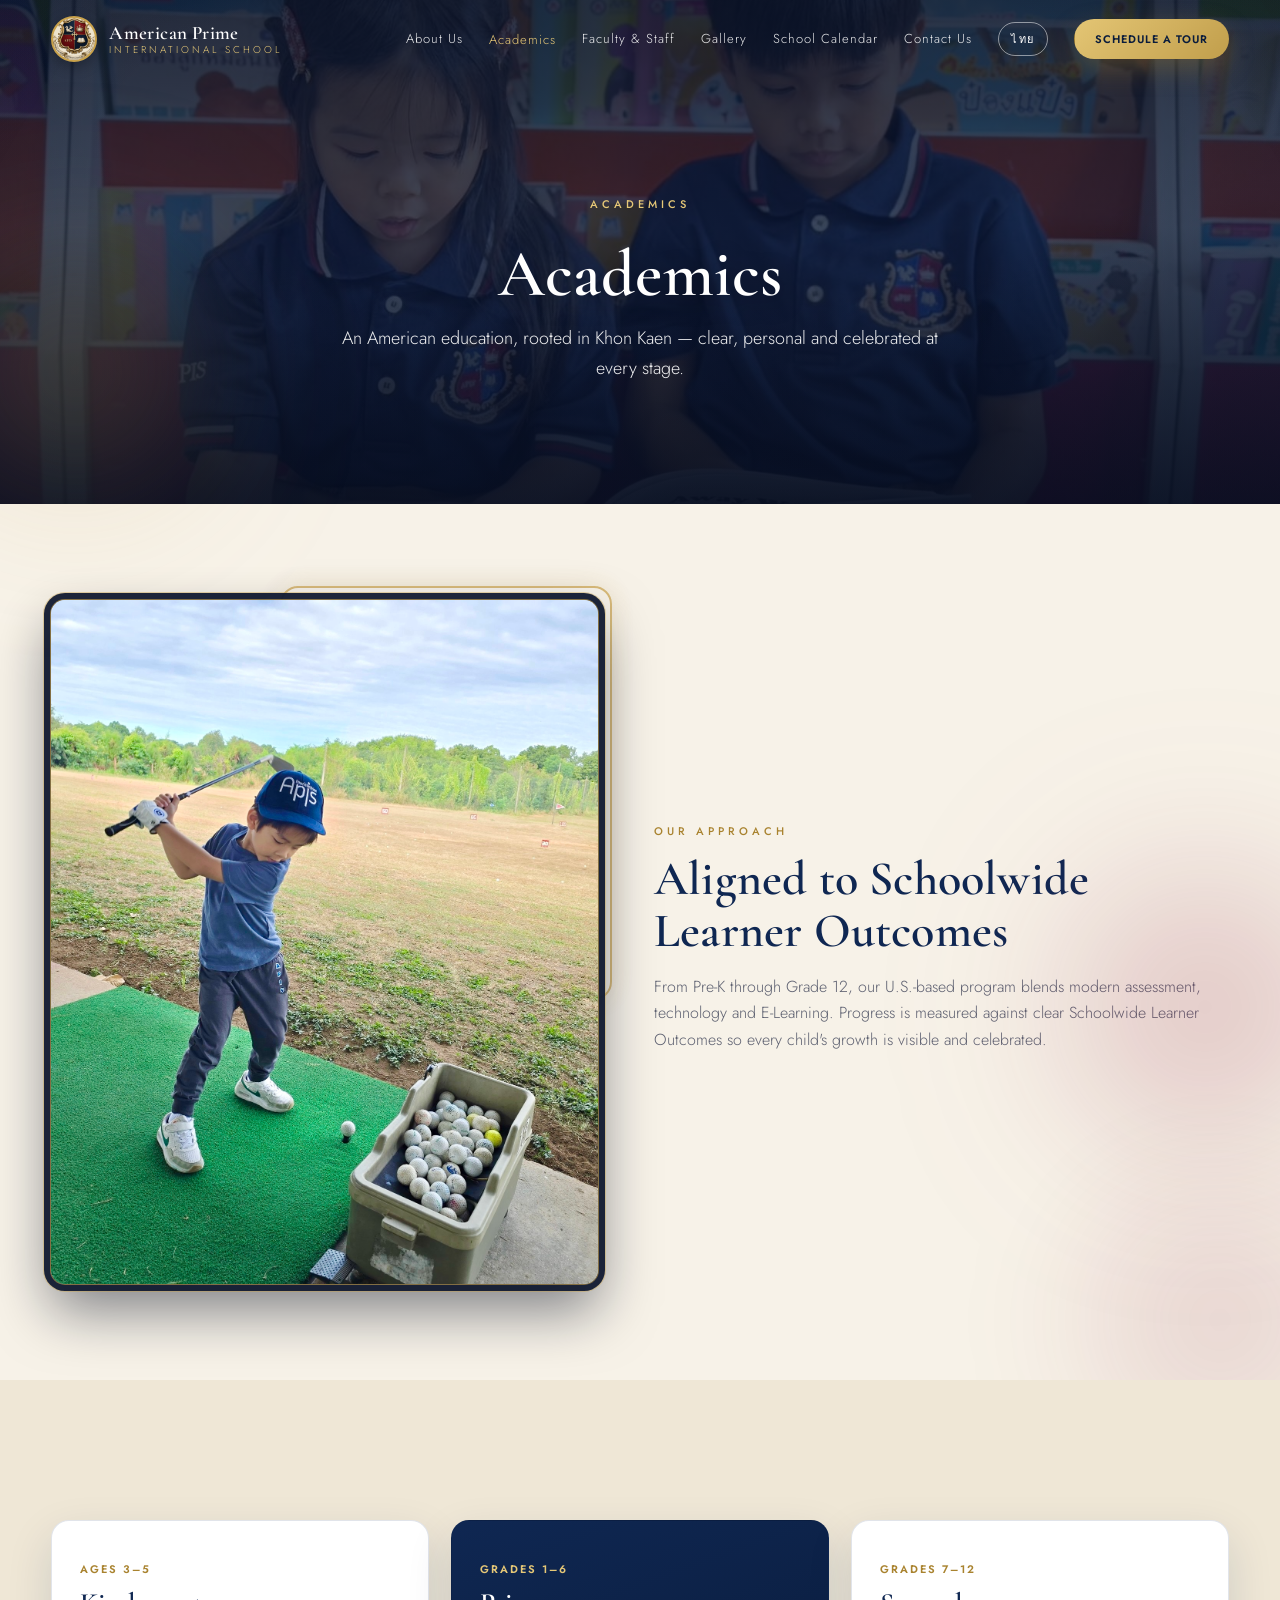
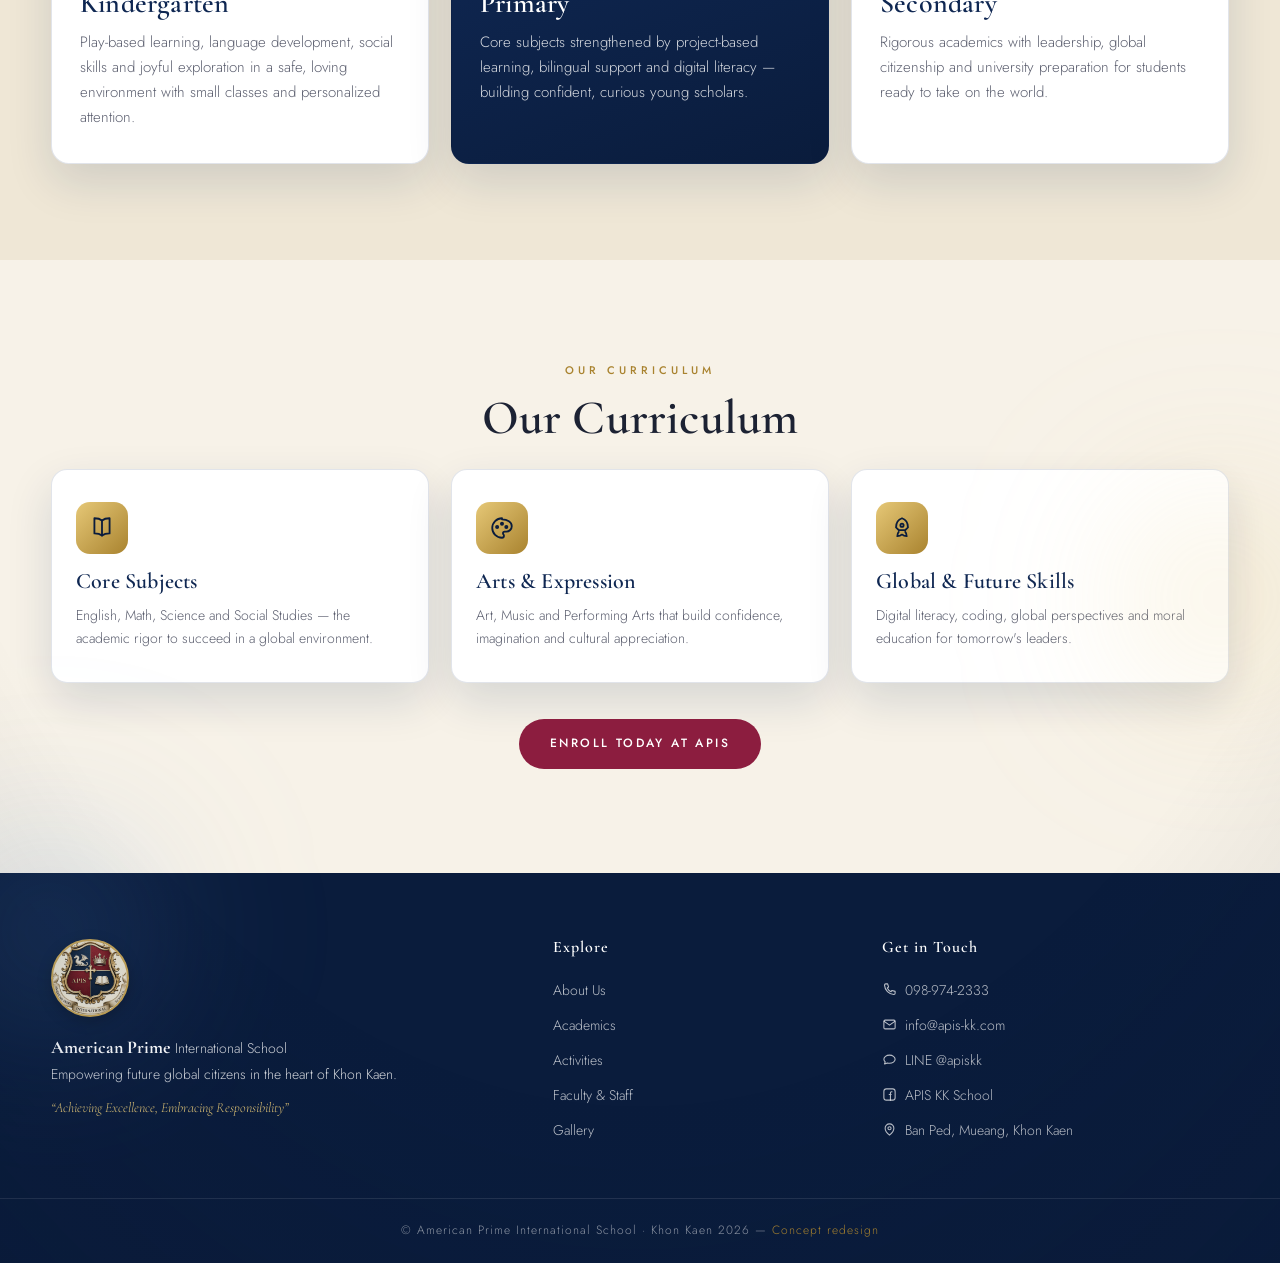
==== academics.html @ 01db046f "APIS International School — multipage site (i18n EN/TH, premium FX, faculty, gallery) Co-Authored-By" ====
<!DOCTYPE html>
<html lang="en">
<head>
<meta charset="utf-8">
<meta name="viewport" content="width=device-width, initial-scale=1">
<title data-i18n="acad.metaTitle">Academics — American Prime International School</title>
<meta name="description" content="An American education aligned to the California Common Core, from Pre-K to Grade 12 at APIS Khon Kaen.">
<link rel="preconnect" href="https://fonts.googleapis.com"><link rel="preconnect" href="https://fonts.gstatic.com" crossorigin>
<link href="https://fonts.googleapis.com/css2?family=Cormorant+Garamond:wght@400;500;600;700&family=Jost:wght@300;400;500;600&family=Noto+Sans+Thai:wght@300;400;500;600&family=Noto+Serif+Thai:wght@500;600;700&display=swap" rel="stylesheet">
<link rel="icon" type="image/png" href="assets/logo-crest.png">
<link rel="stylesheet" href="css/styles.css">
</head>
<body>
<header id="hdr"></header>

<section class="page-hero" style="background-image:url('assets/LINE_ALBUM_Pixs-for-Website-and-Marketing_250127_15.jpg')">
  <div class="ph-in reveal">
    <span class="eyebrow" data-i18n="nav.academics">Academics</span>
    <h1 data-i18n="acad.h1">Academics</h1>
    <p data-i18n="acad.heroSub">An American education, rooted in Khon Kaen.</p>
  </div>
</section>

<section class="block">
  <span class="orb orb-b" aria-hidden="true"></span>
  <div class="wrap about-grid">
    <div class="about-media reveal"><img src="assets/IMG_5537.jpg" alt="An APIS student enjoying activities"></div>
    <div class="about-copy reveal">
      <span class="eyebrow dark" data-i18n="acad.approachEyebrow">Our Approach</span>
      <h2 data-i18n="acad.approachH2">Aligned to Schoolwide Learner Outcomes</h2>
      <p data-i18n="acad.approachP"></p>
    </div>
  </div>
</section>

<section class="block cream">
  <div class="wrap levels">
    <article class="level reveal"><span class="lvl-tag" data-i18n="level1.tag">Ages 3–5</span><h3 data-i18n="level1.t">Kindergarten</h3><p data-i18n="level1.p"></p></article>
    <article class="level reveal feat"><span class="lvl-tag" data-i18n="level2.tag">Grades 1–6</span><h3 data-i18n="level2.t">Primary</h3><p data-i18n="level2.p"></p></article>
    <article class="level reveal"><span class="lvl-tag" data-i18n="level3.tag">Grades 7–12</span><h3 data-i18n="level3.t">Secondary</h3><p data-i18n="level3.p"></p></article>
  </div>
</section>

<section class="block">
  <div class="wrap center">
    <span class="eyebrow dark" data-i18n="curric.title">Our Curriculum</span>
    <h2 data-i18n="curric.title">Our Curriculum</h2>
  </div>
  <div class="wrap card-grid light">
    <article class="vcard lt reveal"><span class="v-ico"><svg viewBox="0 0 24 24"><path d="M12 5c-1.5-1.2-4-2-7-2v14c3 0 5.5.8 7 2 1.5-1.2 4-2 7-2V3c-3 0-5.5.8-7 2Z"/><path d="M12 5v14"/></svg></span><h3 data-i18n="core.t">Core Subjects</h3><p data-i18n="core.p"></p></article>
    <article class="vcard lt reveal"><span class="v-ico"><svg viewBox="0 0 24 24"><path d="M12 3a9 9 0 0 0 0 18c1.1 0 1.8-.9 1.8-1.9 0-.5-.2-.9-.5-1.2-.3-.3-.4-.6-.4-1 0-.9.7-1.6 1.6-1.6H16a5 5 0 0 0 5-5c0-3.9-4-6.3-9-6.3Z"/><circle cx="7.5" cy="11" r="1"/><circle cx="12" cy="8" r="1"/><circle cx="16" cy="11" r="1"/></svg></span><h3 data-i18n="arts.t">Arts &amp; Expression</h3><p data-i18n="arts.p"></p></article>
    <article class="vcard lt reveal"><span class="v-ico"><svg viewBox="0 0 24 24"><path d="M12 3c3 1 5.5 4 5.5 8.5L15 14H9l-2.5-2.5C6.5 7 9 4 12 3Z"/><circle cx="12" cy="9.5" r="1.5"/><path d="M9 15.5c-1 1-1.3 3-1.3 4 1 0 3-.4 4-1.4M15 15.5c1 1 1.3 3 1.3 4-1 0-3-.4-4-1.4"/></svg></span><h3 data-i18n="global.t">Global &amp; Future Skills</h3><p data-i18n="global.p"></p></article>
  </div>
  <div class="wrap center"><a href="admissions.html" class="btn solid" style="margin-top:36px" data-i18n="btn.enroll">Enroll Today at APIS</a></div>
</section>

<footer id="ftr"></footer>
<script src="js/content.js"></script><script src="js/layout.js"></script><script src="js/i18n.js"></script><script src="js/main.js"></script>
</body>
</html>
---- css/styles.css ----
/* ============================================================
   American Prime International School — concept redesign
   Palette from the school crest: navy · burgundy · gold · cream
   Animations inspired by the Bealatriz studio site.
   ============================================================ */
:root{
  --navy:#0f2752; --navy2:#14315f; --navy-deep:#0a1c3c;
  --burgundy:#8c1d3f; --burgundy2:#6f1330;
  --gold:#c9a24b; --gold-lt:#e6c877; --gold-dk:#a9832f;
  --cream:#f7f2e8; --cream2:#efe7d6; --ink:#1c2233; --muted:#5d6070;
  --white:#ffffff; --line:rgba(15,39,82,.12);
  --serif:'Cormorant Garamond',Georgia,serif;
  --sans:'Jost',system-ui,-apple-system,sans-serif;
  --shadow:0 18px 46px rgba(15,39,82,.14);
}
*{box-sizing:border-box;margin:0;padding:0;}
html{scroll-behavior:smooth;}
body{font-family:var(--sans);color:var(--ink);background:var(--cream);font-weight:300;line-height:1.65;-webkit-font-smoothing:antialiased;overflow-x:hidden;}
h1,h2,h3,h4{font-family:var(--serif);font-weight:600;line-height:1.08;letter-spacing:.2px;}
img{max-width:100%;display:block;}
a{color:inherit;text-decoration:none;}
.wrap{width:min(1180px,92%);margin:0 auto;}
.center{text-align:center;max-width:760px;margin-left:auto;margin-right:auto;}

/* ---------- Eyebrow / buttons ---------- */
.eyebrow{display:inline-block;font-size:11px;letter-spacing:4px;text-transform:uppercase;color:var(--gold-lt);font-weight:500;margin-bottom:14px;}
.eyebrow.dark{color:var(--gold-dk);}
.btn{display:inline-block;font-family:var(--sans);font-size:12px;letter-spacing:2.4px;text-transform:uppercase;font-weight:500;padding:14px 30px;border-radius:40px;border:1.5px solid transparent;cursor:pointer;transition:.35s;white-space:nowrap;}
.btn.sm{padding:10px 20px;font-size:11px;}
.btn.gold{background:linear-gradient(135deg,var(--gold-lt),var(--gold-dk));color:var(--navy-deep);font-weight:600;box-shadow:0 10px 26px rgba(169,131,47,.34);}
.btn.gold:hover{filter:brightness(1.06);transform:translateY(-2px);box-shadow:0 16px 34px rgba(169,131,47,.44);}
.btn.solid{background:var(--burgundy);color:#fff;font-weight:500;}
.btn.solid:hover{background:var(--burgundy2);transform:translateY(-2px);}
.btn.ghost-lt{border-color:rgba(255,255,255,.6);color:#fff;}
.btn.ghost-lt:hover{background:#fff;color:var(--navy);}
.link-gold{display:inline-block;margin-top:10px;color:var(--gold-dk);font-weight:500;font-size:14px;letter-spacing:.5px;border-bottom:1px solid transparent;transition:.3s;}
.link-gold:hover{border-color:var(--gold-dk);}

/* ---------- Header ---------- */
#hdr{position:fixed;top:0;left:0;right:0;z-index:80;padding:16px 0;transition:.4s;}
#hdr.solid{background:rgba(10,28,60,.92);backdrop-filter:blur(10px);box-shadow:0 8px 30px rgba(0,0,0,.28);padding:9px 0;}
.nav{display:flex;align-items:center;justify-content:space-between;gap:20px;}
.brand{display:flex;align-items:center;gap:12px;}
.brand-seal{width:46px;height:46px;border-radius:50%;background:radial-gradient(circle,#faf4e6,#e6dabf);display:grid;place-items:center;overflow:hidden;border:2px solid var(--gold);box-shadow:0 4px 14px rgba(0,0,0,.28);flex:none;}
.brand-seal img{width:100%;height:100%;object-fit:cover;}
/* Toggle de idioma */
.lang-toggle{background:transparent;border:1px solid rgba(255,255,255,.5);color:#fff;font-family:var(--sans);font-size:11px;letter-spacing:1.5px;padding:7px 12px;border-radius:20px;cursor:pointer;transition:.3s;min-width:48px;}
.lang-toggle:hover{background:var(--gold);border-color:var(--gold);color:var(--navy-deep);}
/* Dropdown Academics */
.has-sub{position:relative;}
.sub-toggle{cursor:pointer;}
.menu a.active{color:var(--gold-lt);}
.menu a.active::after{width:100%;}
.submenu{position:absolute;top:100%;left:50%;transform:translateX(-50%) translateY(10px);min-width:216px;background:rgba(10,28,60,.97);backdrop-filter:blur(10px);border:1px solid rgba(255,255,255,.12);border-radius:12px;padding:8px;opacity:0;visibility:hidden;transition:.25s;box-shadow:0 18px 40px rgba(0,0,0,.4);display:flex;flex-direction:column;gap:2px;z-index:90;}
.has-sub:hover .submenu{opacity:1;visibility:visible;transform:translateX(-50%) translateY(4px);}
.submenu a{padding:9px 14px;border-radius:8px;font-size:13px;color:rgba(255,255,255,.85);}
.submenu a::after{display:none;}
.submenu a:hover{background:rgba(255,255,255,.08);color:var(--gold-lt);}
.brand-txt{display:flex;flex-direction:column;line-height:1.1;color:#fff;}
.brand-txt b{font-family:var(--serif);font-size:19px;font-weight:600;letter-spacing:.4px;}
.brand-txt i{font-style:normal;font-size:10px;letter-spacing:3px;text-transform:uppercase;color:var(--gold-lt);}
.menu{display:flex;align-items:center;gap:26px;}
.menu a{font-size:13px;letter-spacing:1px;color:rgba(255,255,255,.9);position:relative;}
.menu a:not(.btn)::after{content:'';position:absolute;left:0;bottom:-6px;width:0;height:1.5px;background:var(--gold-lt);transition:width .3s;}
.menu a:not(.btn):hover::after{width:100%;}
.hamburger{display:none;flex-direction:column;gap:5px;background:none;border:none;cursor:pointer;padding:6px;}
.hamburger span{width:26px;height:2px;background:#fff;transition:.3s;}

/* ---------- Hero ---------- */
.hero{position:relative;min-height:100vh;display:flex;align-items:center;justify-content:center;text-align:center;color:#fff;overflow:hidden;background:linear-gradient(135deg,var(--navy2),var(--navy-deep));}
.hero-slides{position:absolute;inset:0;z-index:0;}
.hero-slide{position:absolute;inset:0;background-size:cover;background-position:center;opacity:0;transition:opacity 1.8s ease;}
.hero-slide.on{opacity:1;animation:kenburns 9s ease-out forwards;}
@keyframes kenburns{from{transform:scale(1.06)}to{transform:scale(1.16)}}
.hero-overlay{position:absolute;inset:0;z-index:1;pointer-events:none;background:linear-gradient(180deg,rgba(10,20,44,.72),rgba(12,26,54,.6) 45%,rgba(10,20,44,.82)),radial-gradient(120% 100% at 50% 30%,transparent 45%,rgba(6,15,34,.55));}
.hero-in{position:relative;z-index:2;padding:110px 22px 80px;max-width:860px;}
.seal-lg{display:grid;place-items:center;width:clamp(160px,20vw,214px);height:clamp(160px,20vw,214px);border-radius:50%;background:radial-gradient(circle,#faf4e6,#e6dabf);border:4px solid var(--gold);overflow:hidden;box-shadow:0 0 0 7px rgba(201,162,75,.18),0 16px 42px rgba(0,0,0,.45);margin:0 auto 24px;animation:sealGlow 4.5s ease-in-out infinite;}
.seal-lg img{width:100%;height:100%;object-fit:cover;}
@keyframes sealGlow{0%,100%{box-shadow:0 0 0 6px rgba(201,162,75,.16),0 16px 40px rgba(0,0,0,.45);}50%{box-shadow:0 0 0 11px rgba(230,200,119,.3),0 0 44px rgba(201,162,75,.5),0 16px 40px rgba(0,0,0,.45);}}
.hero h1{font-size:clamp(46px,8.4vw,92px);font-weight:700;margin:6px 0 18px;text-shadow:0 6px 30px rgba(0,0,0,.4);}
.hero-sub{font-size:clamp(15px,2vw,19px);font-weight:300;max-width:600px;margin:0 auto 18px;opacity:.94;}
.motto{font-family:var(--serif);font-style:italic;font-size:clamp(17px,2.4vw,22px);color:var(--gold-lt);margin-bottom:30px;}
.hero-cta{display:flex;gap:14px;justify-content:center;flex-wrap:wrap;}
.hero-dots{position:absolute;bottom:74px;left:50%;transform:translateX(-50%);z-index:3;display:flex;gap:9px;}
.hero-dots i{width:8px;height:8px;border-radius:50%;background:rgba(255,255,255,.4);cursor:pointer;transition:.3s;}
.hero-dots i.on{background:var(--gold-lt);width:24px;border-radius:5px;box-shadow:0 0 10px rgba(230,200,119,.7);}
.hero-scroll{position:absolute;bottom:26px;left:50%;transform:translateX(-50%);z-index:3;width:26px;height:42px;border:2px solid rgba(255,255,255,.5);border-radius:14px;}
.hero-scroll span{position:absolute;top:8px;left:50%;transform:translateX(-50%);width:4px;height:8px;background:var(--gold-lt);border-radius:2px;animation:scrolldot 1.6s ease-in-out infinite;}
@keyframes scrolldot{0%{opacity:0;top:8px}40%{opacity:1}100%{opacity:0;top:24px}}

/* ---------- Pillars ---------- */
.pillars{background:var(--burgundy);position:relative;z-index:4;margin-top:-1px;}
.pillar-grid{display:grid;grid-template-columns:repeat(4,1fr);gap:2px;}
.pillar{padding:30px 22px;text-align:center;color:#fff;position:relative;}
.pillar:not(:last-child)::after{content:'';position:absolute;right:0;top:22%;height:56%;width:1px;background:rgba(255,255,255,.18);}
.p-ico{font-size:26px;display:block;margin-bottom:10px;}
.pillar b{font-family:var(--serif);font-size:21px;font-weight:600;display:block;}
.pillar small{font-size:12px;letter-spacing:.5px;opacity:.82;}

/* ---------- Blocks ---------- */
.block{position:relative;padding:96px 0;overflow:hidden;}
.block.cream{background:var(--cream2);}
.block.navy{background:linear-gradient(160deg,var(--navy),var(--navy-deep));color:#fff;}
.block h2{font-size:clamp(30px,4.6vw,48px);margin-bottom:16px;}
.block h2.lt{color:#fff;}
.block .lead{color:var(--muted);max-width:620px;margin:0 auto;}
.block.navy .lead{color:rgba(255,255,255,.8);}

/* About */
.about-grid{display:grid;grid-template-columns:1fr 1.05fr;gap:56px;align-items:center;}
.about-media{position:relative;}
.about-media img{border-radius:18px;aspect-ratio:4/5;object-fit:cover;box-shadow:var(--shadow);}
.about-media::before{content:'';position:absolute;inset:-14px -14px auto auto;width:60%;height:60%;border:2px solid var(--gold);border-radius:18px;z-index:-1;}
.media-badge{position:absolute;left:-14px;bottom:26px;background:var(--navy);color:var(--gold-lt);font-size:11px;letter-spacing:2px;text-transform:uppercase;padding:11px 18px;border-radius:30px;box-shadow:var(--shadow);}
.about-copy h2{color:var(--navy);}
.about-copy p{color:var(--muted);margin-bottom:14px;}
.about-copy b{color:var(--ink);font-weight:500;}

/* Why cards */
.card-grid{display:grid;grid-template-columns:repeat(4,1fr);gap:22px;margin-top:44px;}
.vcard{position:relative;background:rgba(255,255,255,.06);border:1px solid rgba(255,255,255,.12);border-radius:16px;padding:32px 24px;overflow:hidden;transition:transform .35s,border-color .35s,background .35s;}
.vcard::after{content:'';position:absolute;inset:0;pointer-events:none;background:linear-gradient(115deg,transparent 40%,rgba(230,200,119,.14) 50%,transparent 60%);transform:translateX(-120%);transition:transform .8s ease;}
.vcard:hover{transform:translateY(-6px);border-color:rgba(230,200,119,.55);background:rgba(255,255,255,.09);}
.vcard:hover::after{transform:translateX(120%);}
.v-ico{display:grid;place-items:center;width:52px;height:52px;border-radius:14px;background:linear-gradient(135deg,var(--gold-lt),var(--gold-dk));color:var(--navy-deep);font-size:22px;margin-bottom:16px;}
.vcard h3{font-size:22px;margin-bottom:10px;color:#fff;}
.vcard p{font-size:14px;color:rgba(255,255,255,.78);}

/* Stats */
.stats{background:var(--navy-deep);padding:54px 0;}
.stat-grid{display:grid;grid-template-columns:repeat(4,1fr);gap:20px;text-align:center;}
.stat b{font-family:var(--serif);font-size:clamp(38px,5vw,58px);font-weight:700;color:var(--gold-lt);display:block;line-height:1;}
.stat span{font-size:13px;letter-spacing:1px;color:rgba(255,255,255,.72);}

/* Academics */
.acad-grid{display:grid;grid-template-columns:1.05fr 1fr;gap:56px;align-items:center;}
.acad-copy h2{color:var(--navy);}
.acad-copy p{color:var(--muted);margin-bottom:20px;}
.checks{list-style:none;margin-bottom:26px;}
.checks li{position:relative;padding:9px 0 9px 34px;border-bottom:1px dashed var(--line);font-size:15px;color:var(--ink);}
.checks li::before{content:'✓';position:absolute;left:0;top:8px;width:22px;height:22px;border-radius:50%;background:linear-gradient(135deg,var(--gold-lt),var(--gold-dk));color:var(--navy-deep);font-size:12px;font-weight:700;display:grid;place-items:center;}
.acad-media img{border-radius:18px;aspect-ratio:4/3;object-fit:cover;box-shadow:var(--shadow);}

/* Gallery */
.gal-grid{display:grid;grid-template-columns:repeat(4,1fr);grid-auto-rows:210px;gap:16px;margin-top:44px;}
.gitem{position:relative;overflow:hidden;border-radius:16px;box-shadow:var(--shadow);}
.gitem img{width:100%;height:100%;object-fit:cover;transition:transform .8s ease;}
.gitem::after{content:'';position:absolute;inset:0;background:linear-gradient(180deg,transparent 55%,rgba(15,39,82,.5));opacity:0;transition:opacity .4s;}
.gitem:hover img{transform:scale(1.09);}
.gitem:hover::after{opacity:1;}
.g-tall{grid-row:span 2;}
.g-wide{grid-column:span 2;}

/* CTA */
.cta{position:relative;padding:100px 0;text-align:center;color:#fff;overflow:hidden;background:linear-gradient(135deg,var(--burgundy),var(--burgundy2) 55%,var(--navy));}
.cta h2{font-size:clamp(32px,5vw,54px);}
.lt-sub{color:rgba(255,255,255,.85);max-width:520px;margin:0 auto 30px;}

/* Decorative orbs */
.orb{position:absolute;border-radius:50%;filter:blur(60px);opacity:.5;z-index:0;pointer-events:none;}
.orb-a{width:360px;height:360px;background:radial-gradient(circle,rgba(201,162,75,.5),transparent 68%);top:-90px;left:-120px;animation:float1 12s ease-in-out infinite;}
.orb-b{width:400px;height:400px;background:radial-gradient(circle,rgba(140,29,63,.35),transparent 68%);bottom:-140px;right:-140px;animation:float2 15s ease-in-out infinite;}
.orb-c{width:420px;height:420px;background:radial-gradient(circle,rgba(230,200,119,.4),transparent 68%);top:-120px;right:-100px;animation:float1 13s ease-in-out infinite;}
@keyframes float1{0%,100%{transform:translate(0,0)}50%{transform:translate(26px,-30px)}}
@keyframes float2{0%,100%{transform:translate(0,0)}50%{transform:translate(-30px,24px)}}
.about-grid,.acad-grid{position:relative;z-index:1;}

/* Footer */
footer{background:var(--navy-deep);color:rgba(255,255,255,.82);padding:66px 0 0;}
.foot-grid{display:grid;grid-template-columns:1.6fr 1fr 1.2fr;gap:40px;}
.foot-brand .brand-seal{width:78px;height:78px;margin-bottom:16px;}
.foot-brand p{font-size:14px;margin-bottom:10px;}
.foot-brand b{color:#fff;font-family:var(--serif);font-size:18px;}
.motto-sm{font-family:var(--serif);font-style:italic;color:var(--gold-lt);}
.foot-col h4{color:#fff;font-size:16px;letter-spacing:1px;margin-bottom:16px;}
.foot-col a,.foot-loc{display:block;font-size:14px;color:rgba(255,255,255,.72);padding:6px 0;transition:.3s;}
.foot-col a:hover{color:var(--gold-lt);padding-left:5px;}
.foot-bottom{margin-top:50px;border-top:1px solid rgba(255,255,255,.1);padding:22px 0;text-align:center;font-size:12px;letter-spacing:1px;color:rgba(255,255,255,.55);}
.foot-bottom .demo{color:var(--gold-dk);}

/* Reveal + cursor + scroll progress */
.reveal{opacity:0;transform:translateY(16px);transition:opacity 1.15s cubic-bezier(.22,.61,.36,1),transform 1.15s cubic-bezier(.22,.61,.36,1);will-change:opacity,transform;}
.reveal.in{opacity:1;transform:none;}
.card-grid .reveal:nth-child(2){transition-delay:.1s}.card-grid .reveal:nth-child(3){transition-delay:.2s}.card-grid .reveal:nth-child(4){transition-delay:.3s}
.pillar-grid .reveal:nth-child(2){transition-delay:.1s}.pillar-grid .reveal:nth-child(3){transition-delay:.2s}.pillar-grid .reveal:nth-child(4){transition-delay:.3s}
.cursor-glow{position:fixed;top:0;left:0;width:460px;height:460px;border-radius:50%;pointer-events:none;z-index:70;transform:translate(-50%,-50%);background:radial-gradient(circle,rgba(230,200,119,.18),rgba(201,162,75,.07) 42%,transparent 64%);opacity:0;transition:opacity .35s;mix-blend-mode:screen;}

/* Capa global de FX (viñeta + orbs a la deriva en los bordes) */
.page-fx{position:fixed;inset:0;pointer-events:none;z-index:60;overflow:hidden;}
.fx-vignette{position:absolute;inset:0;background:radial-gradient(125% 95% at 50% 42%,transparent 55%,rgba(10,20,44,.30) 100%);}
.fx-orb{position:absolute;border-radius:50%;filter:blur(72px);opacity:.34;mix-blend-mode:screen;will-change:transform;}
.fo1{width:340px;height:340px;left:-95px;top:7%;background:radial-gradient(circle,rgba(201,162,75,.9),transparent 68%);animation:fxDriftA 18s ease-in-out infinite;}
.fo2{width:410px;height:410px;right:-130px;top:28%;background:radial-gradient(circle,rgba(140,29,63,.85),transparent 68%);animation:fxDriftB 23s ease-in-out infinite;}
.fo3{width:320px;height:320px;left:-110px;bottom:6%;background:radial-gradient(circle,rgba(96,150,220,.75),transparent 68%);animation:fxDriftB 20s ease-in-out infinite reverse;}
.fo4{width:300px;height:300px;right:-90px;bottom:18%;background:radial-gradient(circle,rgba(230,200,119,.85),transparent 68%);animation:fxDriftA 16s ease-in-out infinite reverse;}
@keyframes fxDriftA{0%,100%{transform:translate(0,0) scale(1);}50%{transform:translate(42px,-34px) scale(1.12);}}
@keyframes fxDriftB{0%,100%{transform:translate(0,0) scale(1);}50%{transform:translate(-40px,30px) scale(1.1);}}
.scroll-prog{position:fixed;top:0;left:0;height:3px;width:0;background:linear-gradient(90deg,var(--gold),var(--gold-lt));z-index:90;transition:width .1s;}

/* ---------- Vision / Mission / Motto ---------- */
.vmm-grid{display:grid;grid-template-columns:repeat(3,1fr);gap:22px;}
.vmm{background:#fff;border:1px solid var(--line);border-radius:16px;padding:34px 28px;text-align:center;box-shadow:var(--shadow);transition:transform .35s;}
.vmm:hover{transform:translateY(-6px);}
.vmm-ico{font-size:30px;display:block;margin-bottom:12px;}
.vmm h3{font-size:26px;color:var(--navy);margin-bottom:10px;}
.vmm p{color:var(--muted);font-size:15px;}
.motto-quote{font-family:var(--serif);font-style:italic;font-size:22px;color:var(--burgundy);}

/* ---------- Schoolwide Learner Outcomes ---------- */
.slo-grid{display:grid;grid-template-columns:repeat(5,1fr);gap:18px;margin-top:44px;}
.slo{position:relative;background:rgba(255,255,255,.05);border:1px solid rgba(255,255,255,.12);border-radius:16px;padding:30px 20px;overflow:hidden;transition:transform .35s,border-color .35s,background .35s;}
.slo:hover{transform:translateY(-6px);border-color:rgba(230,200,119,.5);background:rgba(255,255,255,.09);}
.slo-n{font-family:var(--serif);font-size:34px;font-weight:700;color:var(--gold-lt);display:block;margin-bottom:8px;opacity:.92;}
.slo h3{font-size:18px;color:#fff;margin-bottom:8px;line-height:1.2;}
.slo p{font-size:13px;color:rgba(255,255,255,.76);}

/* ---------- Academic levels ---------- */
.levels{display:grid;grid-template-columns:repeat(3,1fr);gap:22px;margin-top:44px;}
.level{background:#fff;border:1px solid var(--line);border-radius:18px;padding:34px 28px;box-shadow:var(--shadow);transition:transform .35s,box-shadow .35s;position:relative;overflow:hidden;}
.level:hover{transform:translateY(-8px);box-shadow:0 26px 54px rgba(15,39,82,.2);}
.level.feat{background:linear-gradient(160deg,var(--navy),var(--navy-deep));color:#fff;}
.lvl-tag{display:inline-block;font-size:11px;letter-spacing:2px;text-transform:uppercase;color:var(--gold-dk);font-weight:600;margin-bottom:10px;}
.level.feat .lvl-tag{color:var(--gold-lt);}
.level h3{font-size:28px;color:var(--navy);margin-bottom:12px;}
.level.feat h3{color:#fff;}
.level p{color:var(--muted);font-size:15px;}
.level.feat p{color:rgba(255,255,255,.82);}

/* ---------- Curriculum / section subtitles ---------- */
.curric-head,.fac-head{text-align:center;margin:58px 0 12px;}
.curric-title{font-size:26px;color:var(--navy);display:inline-block;}
.curric-title::after{content:'';display:block;width:54px;height:2px;background:var(--gold);margin:12px auto 0;}
.card-grid.light{grid-template-columns:repeat(3,1fr);margin-top:24px;}
.vcard.lt{background:#fff;border:1px solid var(--line);box-shadow:var(--shadow);}
.vcard.lt h3{color:var(--navy);}
.vcard.lt p{color:var(--muted);}
.vcard.lt::after{background:linear-gradient(115deg,transparent 40%,rgba(201,162,75,.12) 50%,transparent 60%);}
.vcard.lt:hover{border-color:var(--gold);background:#fff;}

/* ---------- Faculty ---------- */
.lead-grid{display:grid;grid-template-columns:repeat(3,1fr);gap:22px;margin-top:40px;}
.lead-card{background:#fff;border:1px solid var(--line);border-radius:16px;padding:24px 24px 30px;text-align:center;box-shadow:var(--shadow);transition:transform .35s,box-shadow .35s;overflow:hidden;}
.lead-card:hover{transform:translateY(-6px);box-shadow:0 26px 54px rgba(15,39,82,.2);}
.lead-card img{width:100%;aspect-ratio:4/5;object-fit:cover;object-position:center 18%;border-radius:14px;margin:0 auto 18px;background:var(--cream2);}
.mono{display:grid;place-items:center;width:72px;height:72px;margin:0 auto 16px;border-radius:50%;background:linear-gradient(135deg,var(--navy),var(--navy-deep));color:var(--gold-lt);font-family:var(--serif);font-size:26px;font-weight:600;border:2px solid var(--gold);}
.mono.sm{width:52px;height:52px;font-size:18px;margin:0 auto 12px;}
.lead-card h3{font-size:19px;color:var(--navy);margin-bottom:4px;line-height:1.2;}
.lead-card .role{display:block;font-size:12px;letter-spacing:1.5px;text-transform:uppercase;color:var(--burgundy);font-weight:600;margin-bottom:10px;}
.lead-card p{font-size:13px;color:var(--muted);}
.fac-grid{display:grid;grid-template-columns:repeat(4,1fr);gap:16px;}
.fac-grid.support{grid-template-columns:repeat(4,1fr);max-width:900px;margin-left:auto;margin-right:auto;}
.fac{background:#fff;border:1px solid var(--line);border-radius:14px;padding:16px 14px 20px;text-align:center;box-shadow:0 8px 22px rgba(15,39,82,.07);transition:transform .3s,box-shadow .3s;overflow:hidden;}
.fac:hover{transform:translateY(-4px);box-shadow:var(--shadow);}
/* El PNG del/la profe es transparente → el aula se ve por detrás (fondo del propio img) */
.fac img{width:100%;aspect-ratio:3/4;object-fit:contain;object-position:center bottom;border-radius:12px;margin-bottom:14px;
  background-image:linear-gradient(180deg,rgba(15,39,82,.04),rgba(15,39,82,.18)),url('../assets/faculty/aula-blur.jpg');
  background-size:cover;background-position:50% 50%;}
/* Variación del backdrop por tarjeta: distinta zona del aula en cada profe */
.fac:nth-child(6n+1) img{background-position:6% 45%;}
.fac:nth-child(6n+2) img{background-position:32% 55%;background-size:auto 128%;}
.fac:nth-child(6n+3) img{background-position:58% 40%;}
.fac:nth-child(6n+4) img{background-position:84% 55%;background-size:auto 122%;}
.fac:nth-child(6n+5) img{background-position:98% 42%;}
.fac:nth-child(6n)   img{background-position:44% 60%;background-size:auto 132%;}
.fac b{display:block;font-family:var(--serif);font-size:16px;color:var(--navy);line-height:1.2;margin-bottom:3px;}
.fac small{font-size:12px;color:var(--muted);}

/* ---------- Contact ---------- */
.contact-grid{display:grid;grid-template-columns:1fr 1.1fr;gap:40px;margin-top:44px;align-items:stretch;}
.contact-info{display:flex;flex-direction:column;gap:18px;}
.ci-row{display:flex;gap:14px;align-items:flex-start;}
.ci-ico{font-size:20px;width:44px;height:44px;flex:none;display:grid;place-items:center;background:#fff;border:1px solid var(--line);border-radius:12px;box-shadow:var(--shadow);}
.ci-row b{color:var(--navy);font-family:var(--serif);font-size:17px;}
.ci-row p{color:var(--muted);font-size:14px;}
.ci-row a{color:var(--burgundy);}
.socials{display:flex;gap:10px;flex-wrap:wrap;margin:6px 0;}
.socials a{font-size:12px;letter-spacing:1px;text-transform:uppercase;padding:9px 16px;border:1px solid var(--navy);border-radius:30px;color:var(--navy);transition:.3s;}
.socials a:hover{background:var(--navy);color:#fff;}
.contact-map{border-radius:18px;overflow:hidden;box-shadow:var(--shadow);min-height:380px;border:3px solid #fff;}
.contact-map iframe{width:100%;height:100%;min-height:380px;border:0;display:block;}

/* ---------- Hero de páginas internas ---------- */
.page-hero{position:relative;min-height:56vh;display:flex;align-items:center;justify-content:center;text-align:center;color:#fff;overflow:hidden;padding:150px 24px 80px;background-color:var(--navy-deep);background-size:cover;background-position:center;}
.page-hero::before{content:'';position:absolute;inset:0;z-index:1;pointer-events:none;background:linear-gradient(180deg,rgba(9,18,40,.86),rgba(11,23,50,.78) 45%,rgba(8,16,36,.92));}
.page-hero::after{content:'';position:absolute;inset:0;z-index:1;pointer-events:none;background:radial-gradient(120% 100% at 50% 26%,transparent 34%,rgba(5,12,30,.68));}
.page-hero .ph-in{position:relative;z-index:2;max-width:800px;}
.page-hero h1{font-size:clamp(38px,6vw,66px);margin:12px 0 14px;text-shadow:0 6px 26px rgba(0,0,0,.4);}
.page-hero p{font-size:clamp(15px,2vw,18px);opacity:.92;max-width:620px;margin:0 auto;font-weight:300;}

/* ---------- Activities ---------- */
.act-cat{margin-top:56px;}
.act-cat-title{text-align:center;font-size:25px;color:var(--navy);}
.act-cat-title::after{content:'';display:block;width:50px;height:2px;background:var(--gold);margin:10px auto 0;}
.act-grid{display:grid;grid-template-columns:repeat(3,1fr);gap:22px;margin-top:30px;}
.act-card{background:#fff;border:1px solid var(--line);border-radius:16px;padding:28px 24px;box-shadow:var(--shadow);transition:transform .35s,box-shadow .35s;}
.act-card:hover{transform:translateY(-6px);box-shadow:0 24px 50px rgba(15,39,82,.18);}
.act-card h3{font-size:21px;color:var(--navy);margin-bottom:2px;}
.act-card .act-sub{display:block;font-size:12px;letter-spacing:1.4px;text-transform:uppercase;color:var(--gold-dk);font-weight:600;margin-bottom:12px;}
.act-card p{font-size:14px;color:var(--muted);}

/* ---------- Admissions ---------- */
.steps{display:grid;grid-template-columns:repeat(4,1fr);gap:20px;margin-top:44px;}
.step{background:#fff;border:1px solid var(--line);border-radius:16px;padding:28px 22px;box-shadow:var(--shadow);transition:transform .35s;}
.step:hover{transform:translateY(-5px);}
.step h3{font-size:19px;color:var(--navy);margin-bottom:8px;}
.step p{font-size:14px;color:var(--muted);}
.docs-grid{display:grid;grid-template-columns:1fr 1fr;gap:22px;margin-top:44px;}
.docs-card{background:#fff;border:1px solid var(--line);border-radius:16px;padding:28px 26px;box-shadow:var(--shadow);}
.docs-card h3{font-size:20px;color:var(--navy);margin-bottom:14px;}
.docs-card ul{list-style:none;}
.docs-card li{position:relative;padding:9px 0 9px 30px;font-size:14px;color:var(--ink);border-bottom:1px dashed var(--line);}
.docs-card li::before{content:'✓';position:absolute;left:0;top:9px;width:20px;height:20px;border-radius:50%;background:linear-gradient(135deg,var(--gold-lt),var(--gold-dk));color:var(--navy-deep);font-size:11px;font-weight:700;display:grid;place-items:center;}
.note-box{margin-top:34px;background:rgba(140,29,63,.06);border-left:3px solid var(--burgundy);border-radius:8px;padding:18px 22px;}
.note-box b{color:var(--burgundy);} .note-box p{font-size:14px;color:var(--muted);margin-top:4px;}

/* ---------- Calendar ---------- */
.cal-year{font-family:var(--serif);font-size:clamp(28px,4vw,42px);color:var(--navy);margin:10px 0 16px;text-align:center;}
.cal-note{max-width:640px;margin:0 auto 26px;color:var(--muted);text-align:center;}

/* ---------- Fuente tailandesa ---------- */
body.th{font-family:'Noto Sans Thai','Jost',system-ui,sans-serif;}
body.th h1,body.th h2,body.th h3,body.th h4,body.th .brand-txt b,body.th .motto,body.th .motto-quote,body.th .motto-sm{font-family:'Noto Serif Thai','Cormorant Garamond',serif;}

/* ---------- Iconos SVG (reemplazan a los emojis) ---------- */
.p-ico{width:34px;height:34px;margin:0 auto 12px;color:var(--gold-lt);font-size:0;}
.vmm-ico{width:40px;height:40px;margin:0 auto 14px;color:var(--navy);font-size:0;}
.p-ico svg,.vmm-ico svg{width:100%;height:100%;}
.v-ico svg{width:26px;height:26px;}
.ci-ico{color:var(--burgundy);}
.ci-ico svg{width:21px;height:21px;}
.foot-col svg{width:15px;height:15px;vertical-align:-2px;margin-right:8px;flex:none;}
.p-ico svg,.vmm-ico svg,.v-ico svg,.ci-ico svg,.foot-col svg{stroke:currentColor;fill:none;stroke-width:1.7;stroke-linecap:round;stroke-linejoin:round;}

/* ---------- Responsive ---------- */
@media(max-width:900px){
  .menu{position:fixed;top:0;right:-100%;height:100vh;width:min(300px,80vw);flex-direction:column;justify-content:center;gap:24px;background:linear-gradient(160deg,var(--navy),var(--navy-deep));box-shadow:-10px 0 40px rgba(0,0,0,.4);transition:right .35s;padding:40px;}
  .menu.open{right:0;}
  .menu a{font-size:17px;}
  .hamburger{display:flex;z-index:81;}
  #hdr{background:rgba(10,28,60,.9);backdrop-filter:blur(8px);}
  .pillar-grid{grid-template-columns:repeat(2,1fr);}
  .pillar:nth-child(2)::after{display:none;}
  .about-grid,.acad-grid{grid-template-columns:1fr;gap:36px;}
  .acad-media{order:-1;}
  .card-grid,.card-grid.light{grid-template-columns:repeat(2,1fr);}
  .stat-grid{grid-template-columns:repeat(2,1fr);gap:34px;}
  .gal-grid{grid-template-columns:repeat(2,1fr);grid-auto-rows:170px;}
  .g-wide{grid-column:span 2;}
  .foot-grid{grid-template-columns:1fr;gap:30px;}
  .cursor-glow{display:none;}
  .fx-orb{filter:blur(52px);opacity:.26;}
  .page-fx .fo2,.page-fx .fo4{display:none;}
  .vmm-grid,.levels,.lead-grid{grid-template-columns:1fr;}
  .slo-grid{grid-template-columns:repeat(2,1fr);}
  .fac-grid,.fac-grid.support{grid-template-columns:repeat(2,1fr);}
  .contact-grid{grid-template-columns:1fr;}
  .act-grid{grid-template-columns:1fr;}
  .steps{grid-template-columns:repeat(2,1fr);}
  .docs-grid{grid-template-columns:1fr;}
  .has-sub{width:100%;text-align:center;}
  .submenu{position:static;transform:none;opacity:1;visibility:hidden;height:0;overflow:hidden;padding:0;min-width:0;background:transparent;border:none;box-shadow:none;backdrop-filter:none;gap:0;}
  .has-sub.open .submenu{visibility:visible;height:auto;padding:6px 0 2px;}
  .submenu a{font-size:15px;color:rgba(255,255,255,.7);}
  .lang-toggle{margin-top:6px;}
}
@media(max-width:560px){
  .block{padding:66px 0;}
  .card-grid,.card-grid.light{grid-template-columns:1fr;}
  .g-tall{grid-row:span 1;}
  .hero-in{padding-top:120px;}
  .slo-grid{grid-template-columns:1fr;}
  .fac-grid,.fac-grid.support{grid-template-columns:1fr;}
  .steps{grid-template-columns:1fr;}
}
/* ============================================================
   ✦ Premium polish — glass, opacidades, micro-interacciones
   ============================================================ */
/* Entrada suave de toda la página */
@keyframes pageIn{from{opacity:0;transform:translateY(6px)}to{opacity:1;transform:none}}
body{animation:pageIn .7s ease both;}

/* Botones: barrido de luz al hover + feedback al click */
.btn{position:relative;overflow:hidden;isolation:isolate;}
.btn::after{content:'';position:absolute;inset:0;z-index:-1;background:linear-gradient(115deg,transparent 35%,rgba(255,255,255,.4) 50%,transparent 65%);transform:translateX(-130%) skewX(-16deg);transition:transform .7s cubic-bezier(.22,.61,.36,1);pointer-events:none;}
.btn:hover::after{transform:translateX(130%) skewX(-16deg);}
.btn:active{transform:scale(.97);}
.btn.gold{background-size:180% 180%;background-position:0% 50%;transition:background-position .5s ease,transform .35s ease,box-shadow .35s ease,filter .35s ease;}
.btn.gold:hover{background-position:100% 50%;}

/* Header glass más refinado al scrollear */
#hdr.solid{background:rgba(9,20,44,.68);backdrop-filter:blur(18px) saturate(1.3);-webkit-backdrop-filter:blur(18px) saturate(1.3);border-bottom:1px solid rgba(255,255,255,.08);}

/* Tarjetas: aro dorado translúcido + sombra más rica al hover */
.vmm,.level,.act-card,.lead-card,.step,.vcard{transition:transform .4s cubic-bezier(.22,.61,.36,1),box-shadow .4s ease,border-color .4s ease;}
.vmm:hover,.level:hover:not(.feat),.act-card:hover,.lead-card:hover,.step:hover{box-shadow:0 26px 56px rgba(15,39,82,.18),0 0 0 1px rgba(201,162,75,.4);}

/* Secciones oscuras: halo ambiental sutil arriba */
.block.navy,.cta{position:relative;}
.block.navy::before,.cta::before{content:'';position:absolute;inset:0;pointer-events:none;background:radial-gradient(80% 55% at 50% 0%,rgba(201,162,75,.12),transparent 60%);z-index:0;}
.block.navy > .wrap,.cta > .wrap{position:relative;z-index:1;}

/* Galería: aparición con leve zoom + brillo dorado al hover */
.gal-grid .reveal{transform:translateY(20px) scale(.985);}
.gitem::before{content:'';position:absolute;inset:0;z-index:1;pointer-events:none;background:linear-gradient(115deg,transparent 40%,rgba(230,200,119,.16) 50%,transparent 60%);transform:translateX(-120%);transition:transform .8s ease;}
.gitem:hover::before{transform:translateX(120%);}

/* Eyebrow con línea dorada tenue */
.eyebrow{position:relative;}

/* Seal del hero: base para parallax suave (JS) */
.seal-lg{will-change:transform;}

/* Scrollbar afinada */
::-webkit-scrollbar{width:11px;}
::-webkit-scrollbar-track{background:#0c1a30;}
::-webkit-scrollbar-thumb{background:linear-gradient(var(--gold-dk),var(--navy2));border-radius:8px;border:2px solid #0c1a30;}
::-webkit-scrollbar-thumb:hover{background:linear-gradient(var(--gold),var(--gold-dk));}

/* Selección de texto on-brand */
::selection{background:rgba(201,162,75,.32);color:#fff;}

/* ============================================================
   ✦✦ Marcos "majestuosos" para las imágenes (gilt + paspartú)
   Anillos concéntricos: oro fino → paspartú navy → oro → sombra
   ============================================================ */
.gitem{border-radius:12px;box-shadow:
  0 0 0 1px rgba(201,162,75,.6),
  0 0 0 6px rgba(16,26,50,.94),
  0 0 0 7px rgba(201,162,75,.42),
  0 24px 52px rgba(8,16,36,.5),
  0 8px 18px rgba(0,0,0,.32);
  transition:box-shadow .55s ease,transform .55s cubic-bezier(.22,.61,.36,1);}
.gitem img{filter:saturate(1.06) contrast(1.03);}
/* Viñeta interna para dar “óleo enmarcado” */
.gitem::after{background:radial-gradient(120% 90% at 50% 40%,transparent 55%,rgba(8,16,36,.4) 100%),linear-gradient(180deg,transparent 58%,rgba(15,39,82,.5));opacity:.5;}
.gitem:hover{transform:translateY(-5px);box-shadow:
  0 0 0 1px rgba(230,200,119,.9),
  0 0 0 6px rgba(16,26,50,.96),
  0 0 0 8px rgba(230,200,119,.6),
  0 0 36px rgba(201,162,75,.32),
  0 32px 64px rgba(8,16,36,.58);}
.gitem:hover::after{opacity:.72;}

/* Fotos “retrato” (about / academics / learning support) con el mismo marco gilt */
.about-media img,.acad-media img{border-radius:14px;box-shadow:
  0 0 0 1px rgba(201,162,75,.6),
  0 0 0 7px rgba(16,26,50,.94),
  0 0 0 8px rgba(201,162,75,.42),
  0 26px 56px rgba(8,16,36,.5);}
.about-media::before{border-color:rgba(201,162,75,.7);box-shadow:0 0 26px rgba(201,162,75,.18);}

/* Mapa de contacto con trim dorado */
.contact-map{border:none;box-shadow:
  0 0 0 1px rgba(201,162,75,.6),
  0 0 0 7px rgba(16,26,50,.94),
  0 0 0 8px rgba(201,162,75,.42),
  0 24px 52px rgba(8,16,36,.5);}

/* Fondo de galería como “salón” con leve halo dorado */
#gallery,.block.cream#gallery{position:relative;}
#gallery::before{content:'';position:absolute;inset:0;pointer-events:none;background:radial-gradient(70% 50% at 50% 22%,rgba(201,162,75,.08),transparent 60%);z-index:0;}
#gallery > .wrap{position:relative;z-index:1;}

@media(prefers-reduced-motion:reduce){
  *{animation:none!important;transition:none!important;}
  .reveal{opacity:1;transform:none;}
  body{opacity:1;transform:none;}
}
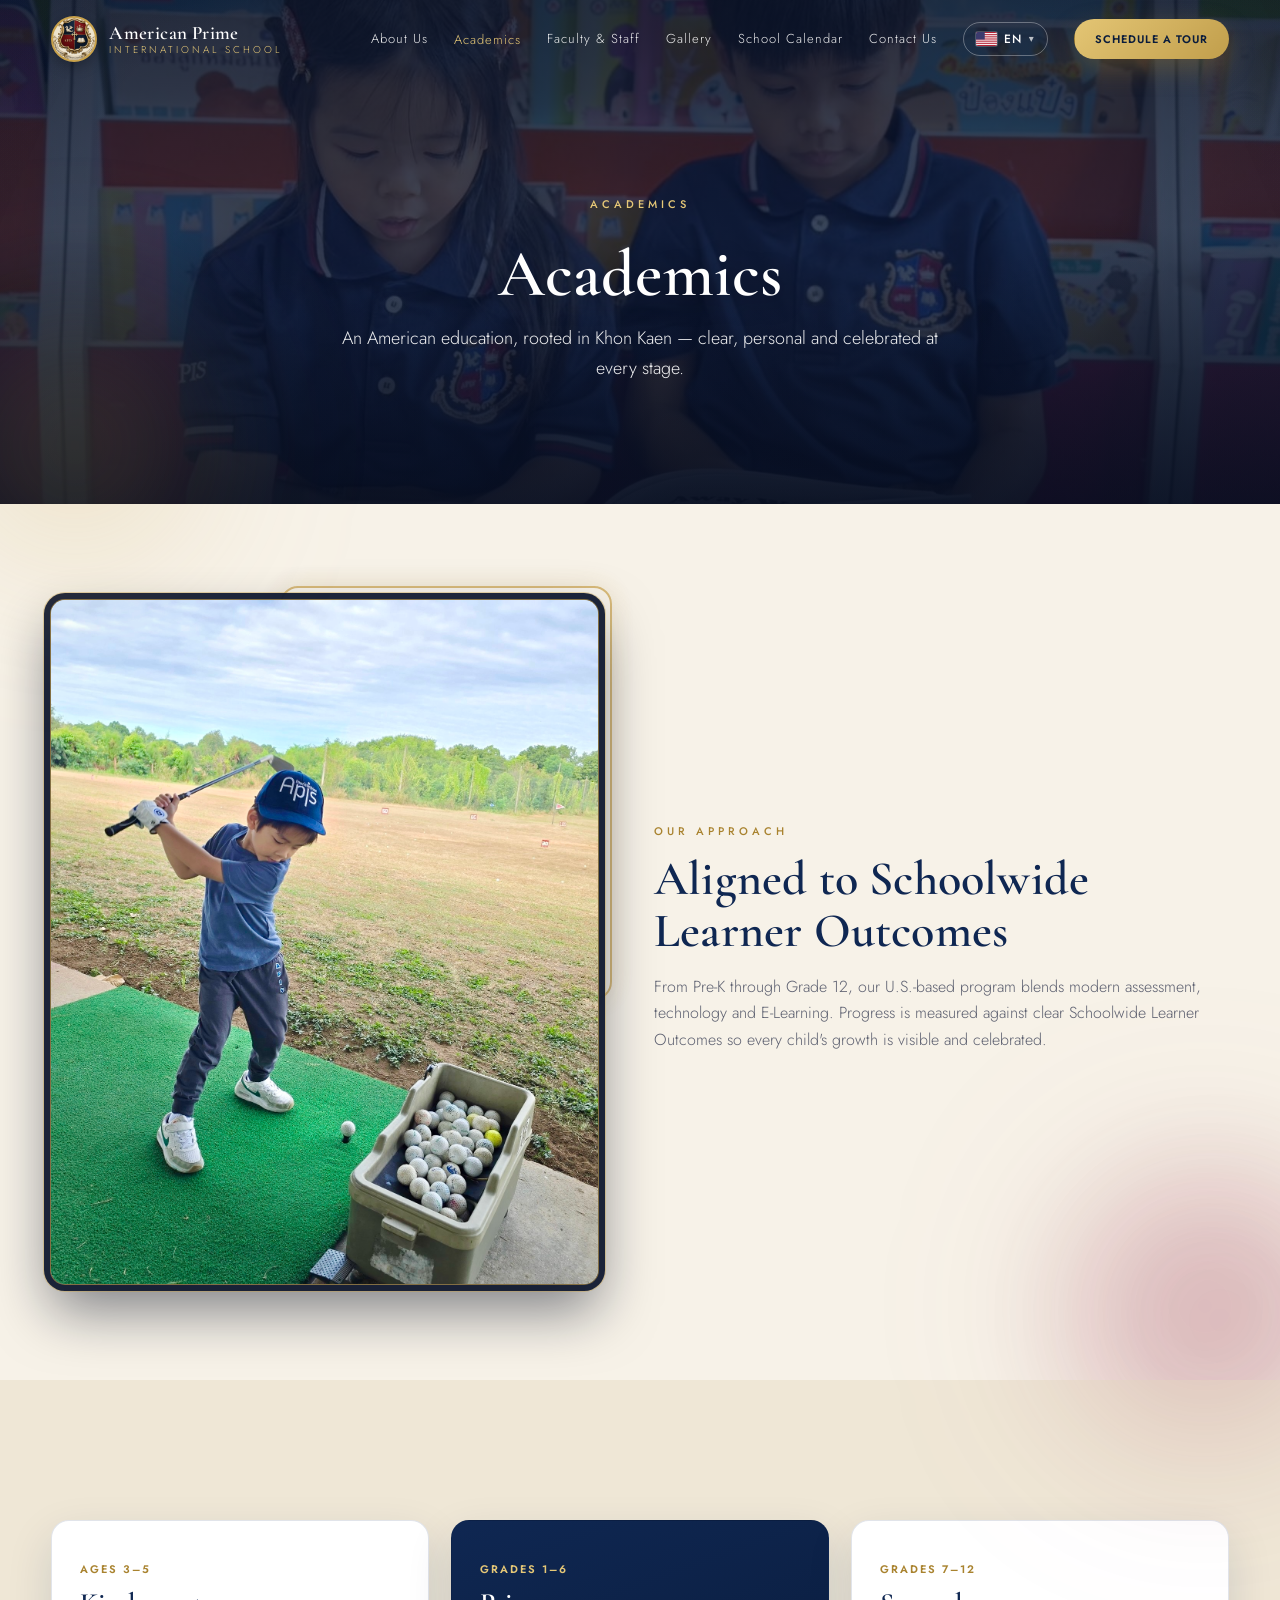
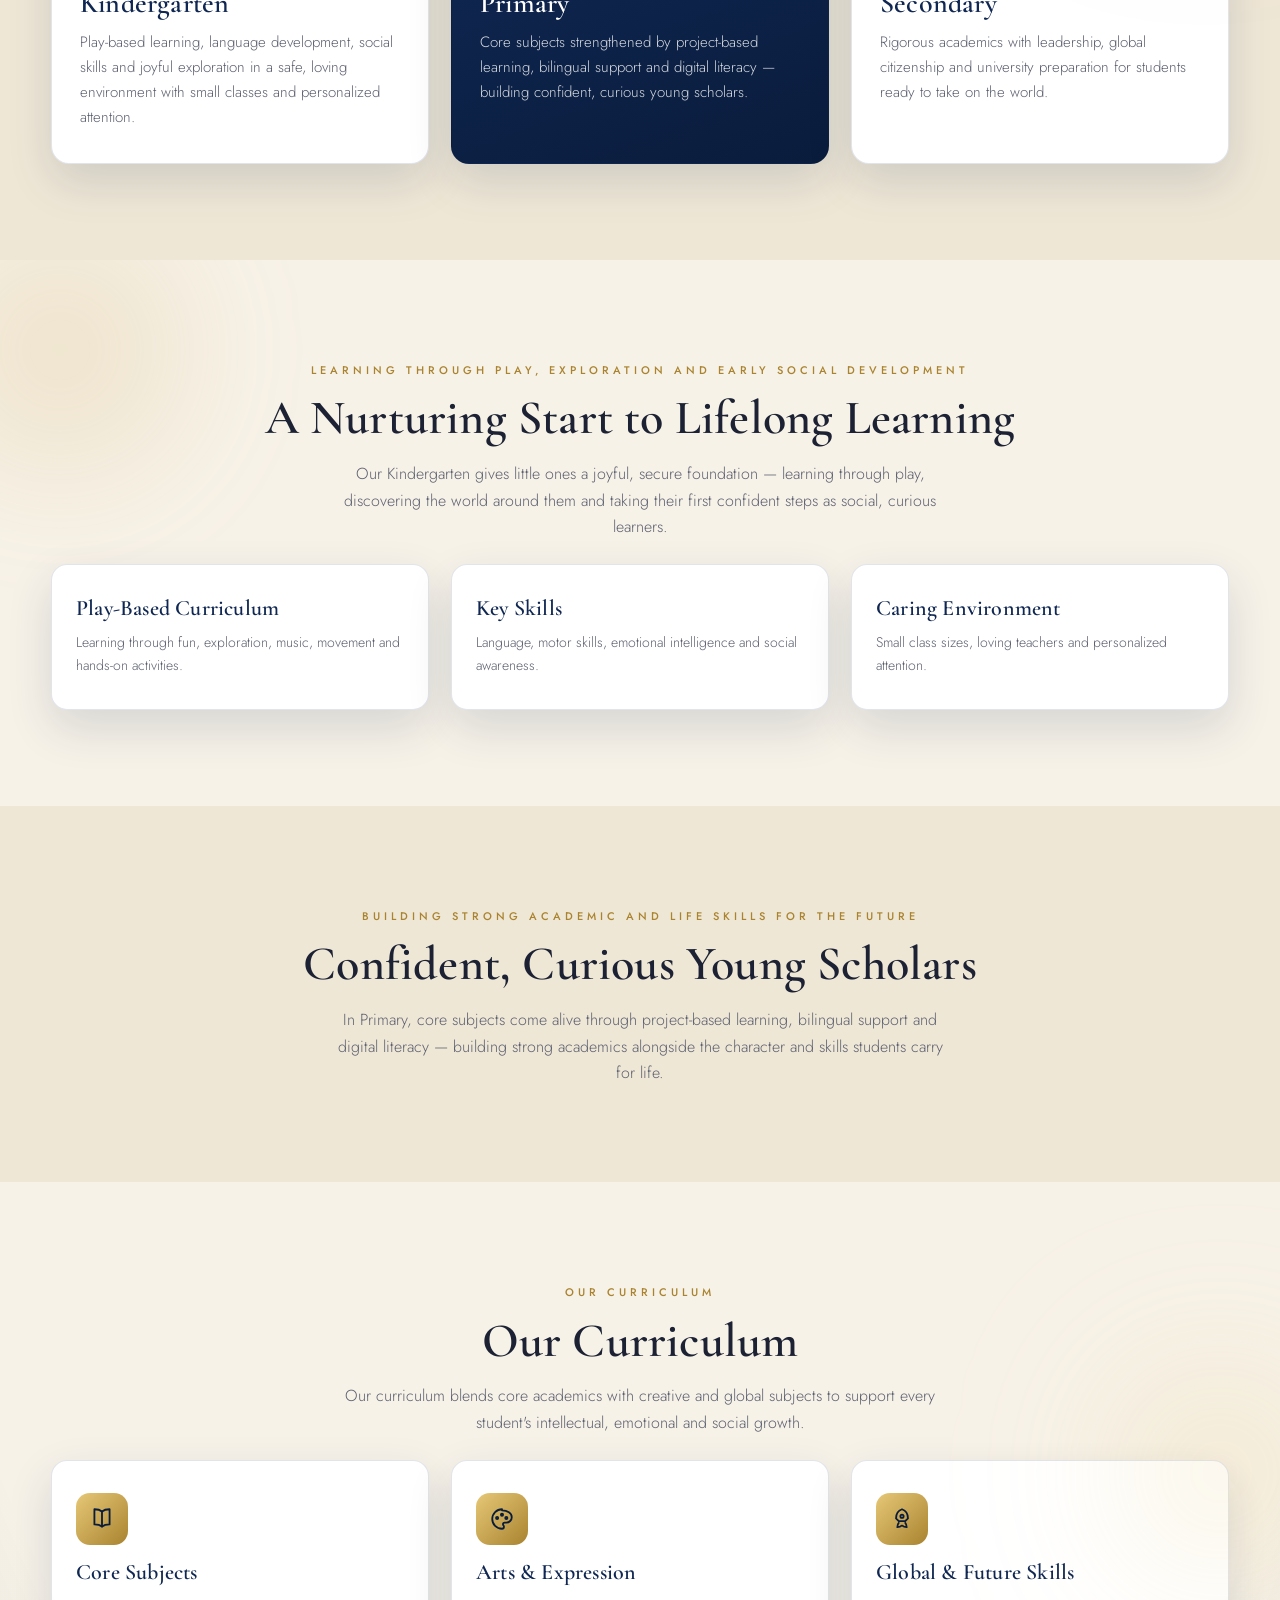
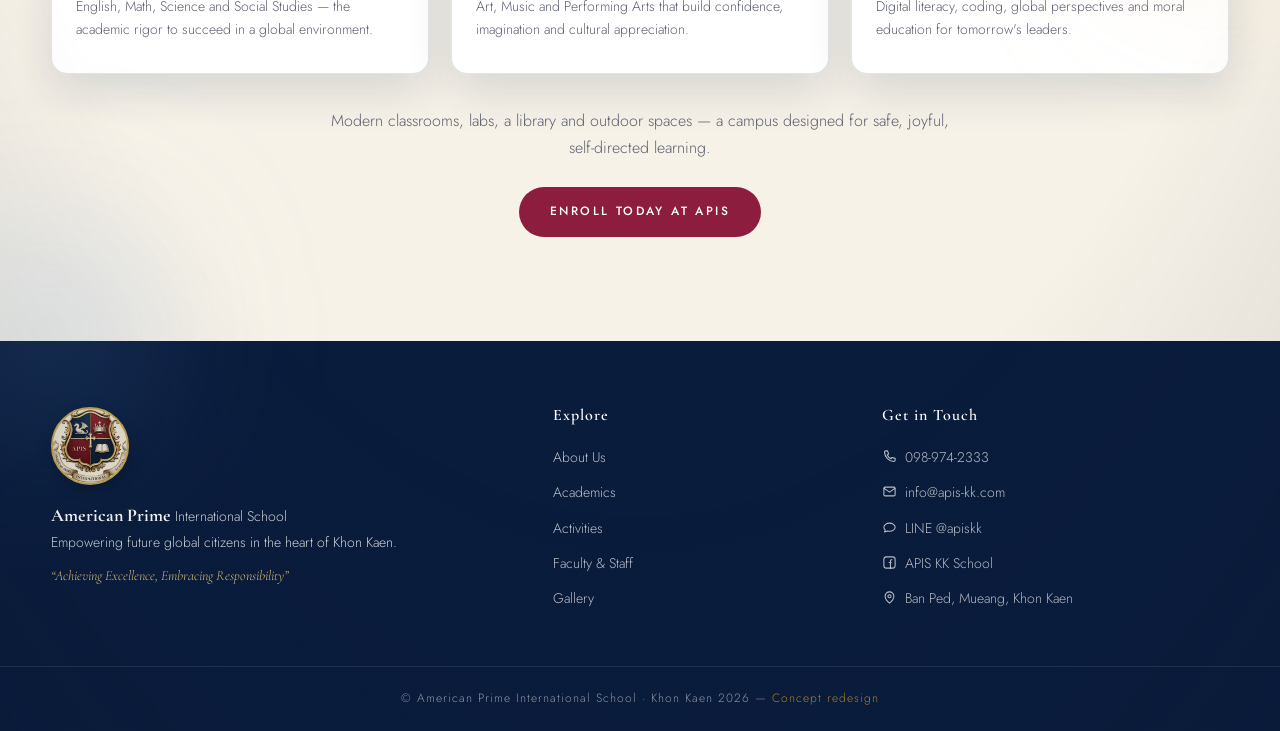
==== commit f47b97a1: "Complete missing content: academics KG/Primary deep-dives + subjects lead + facilities; activities c" ====
--- a/academics.html
+++ b/academics.html
@@ -41,17 +41,42 @@
   </div>
 </section>
 
+<!-- Kindergarten deep-dive -->
+<section class="block">
+  <span class="orb orb-a" aria-hidden="true"></span>
+  <div class="wrap center">
+    <span class="eyebrow dark" data-i18n="acad.kgTag">Learning through play</span>
+    <h2 data-i18n="acad.kgH2">A Nurturing Start to Lifelong Learning</h2>
+    <p class="lead" data-i18n="acad.kgP"></p>
+  </div>
+  <div class="wrap card-grid light">
+    <article class="vcard lt reveal"><h3 data-i18n="acad.kg1t">Play-Based Curriculum</h3><p data-i18n="acad.kg1p"></p></article>
+    <article class="vcard lt reveal"><h3 data-i18n="acad.kg2t">Key Skills</h3><p data-i18n="acad.kg2p"></p></article>
+    <article class="vcard lt reveal"><h3 data-i18n="acad.kg3t">Caring Environment</h3><p data-i18n="acad.kg3p"></p></article>
+  </div>
+</section>
+
+<!-- Primary deep-dive -->
+<section class="block cream">
+  <div class="wrap center">
+    <span class="eyebrow dark" data-i18n="acad.prTag">Building strong academic and life skills</span>
+    <h2 data-i18n="acad.prH2">Confident, Curious Young Scholars</h2>
+    <p class="lead" data-i18n="acad.prP"></p>
+  </div>
+</section>
+
 <section class="block">
   <div class="wrap center">
     <span class="eyebrow dark" data-i18n="curric.title">Our Curriculum</span>
     <h2 data-i18n="curric.title">Our Curriculum</h2>
+    <p class="lead" data-i18n="acad.subjLead"></p>
   </div>
   <div class="wrap card-grid light">
     <article class="vcard lt reveal"><span class="v-ico"><svg viewBox="0 0 24 24"><path d="M12 5c-1.5-1.2-4-2-7-2v14c3 0 5.5.8 7 2 1.5-1.2 4-2 7-2V3c-3 0-5.5.8-7 2Z"/><path d="M12 5v14"/></svg></span><h3 data-i18n="core.t">Core Subjects</h3><p data-i18n="core.p"></p></article>
     <article class="vcard lt reveal"><span class="v-ico"><svg viewBox="0 0 24 24"><path d="M12 3a9 9 0 0 0 0 18c1.1 0 1.8-.9 1.8-1.9 0-.5-.2-.9-.5-1.2-.3-.3-.4-.6-.4-1 0-.9.7-1.6 1.6-1.6H16a5 5 0 0 0 5-5c0-3.9-4-6.3-9-6.3Z"/><circle cx="7.5" cy="11" r="1"/><circle cx="12" cy="8" r="1"/><circle cx="16" cy="11" r="1"/></svg></span><h3 data-i18n="arts.t">Arts &amp; Expression</h3><p data-i18n="arts.p"></p></article>
     <article class="vcard lt reveal"><span class="v-ico"><svg viewBox="0 0 24 24"><path d="M12 3c3 1 5.5 4 5.5 8.5L15 14H9l-2.5-2.5C6.5 7 9 4 12 3Z"/><circle cx="12" cy="9.5" r="1.5"/><path d="M9 15.5c-1 1-1.3 3-1.3 4 1 0 3-.4 4-1.4M15 15.5c1 1 1.3 3 1.3 4-1 0-3-.4-4-1.4"/></svg></span><h3 data-i18n="global.t">Global &amp; Future Skills</h3><p data-i18n="global.p"></p></article>
   </div>
-  <div class="wrap center"><a href="admissions.html" class="btn solid" style="margin-top:36px" data-i18n="btn.enroll">Enroll Today at APIS</a></div>
+  <div class="wrap center"><p class="lead" data-i18n="acad.facilities" style="margin-top:34px"></p><a href="admissions.html" class="btn solid" style="margin-top:26px" data-i18n="btn.enroll">Enroll Today at APIS</a></div>
 </section>
 
 <footer id="ftr"></footer>
--- a/css/styles.css
+++ b/css/styles.css
@@ -46,6 +46,20 @@
 /* Toggle de idioma */
 .lang-toggle{background:transparent;border:1px solid rgba(255,255,255,.5);color:#fff;font-family:var(--sans);font-size:11px;letter-spacing:1.5px;padding:7px 12px;border-radius:20px;cursor:pointer;transition:.3s;min-width:48px;}
 .lang-toggle:hover{background:var(--gold);border-color:var(--gold);color:var(--navy-deep);}
+/* Selector de idioma con banderas + dropdown */
+.lang-select{position:relative;}
+.lang-current{display:flex;align-items:center;gap:7px;background:transparent;border:1px solid rgba(255,255,255,.32);color:#fff;font-family:var(--sans);font-size:12px;font-weight:500;letter-spacing:1px;padding:7px 12px;border-radius:22px;cursor:pointer;transition:.3s;}
+.lang-current:hover{border-color:var(--gold-lt);}
+.lang-current .flag,.lang-opt .flag{display:inline-flex;align-items:center;}
+.lang-current .flag svg,.lang-opt .flag svg{width:21px;height:14px;border-radius:2px;display:block;box-shadow:0 0 0 1px rgba(255,255,255,.2);}
+.lang-current .caret{font-size:10px;opacity:.7;transition:transform .3s;}
+.lang-select.open .lang-current .caret{transform:rotate(180deg);}
+.lang-menu{position:absolute;top:calc(100% + 8px);right:0;min-width:156px;background:rgba(10,28,60,.97);backdrop-filter:blur(10px);-webkit-backdrop-filter:blur(10px);border:1px solid rgba(255,255,255,.12);border-radius:12px;padding:6px;display:flex;flex-direction:column;gap:2px;opacity:0;visibility:hidden;transform:translateY(6px);transition:.25s;box-shadow:0 18px 40px rgba(0,0,0,.4);z-index:95;}
+.lang-select.open .lang-menu{opacity:1;visibility:visible;transform:none;}
+.lang-opt{display:flex;align-items:center;gap:10px;padding:9px 12px;border:none;background:none;color:rgba(255,255,255,.85);font-family:var(--sans);font-size:13px;cursor:pointer;border-radius:8px;text-align:left;transition:.2s;width:100%;}
+.lang-opt .flag{font-size:17px;line-height:1;}
+.lang-opt:hover{background:rgba(255,255,255,.08);color:var(--gold-lt);}
+.lang-opt.active{color:var(--gold-lt);}
 /* Dropdown Academics */
 .has-sub{position:relative;}
 .sub-toggle{cursor:pointer;}
@@ -74,8 +88,8 @@
 @keyframes kenburns{from{transform:scale(1.06)}to{transform:scale(1.16)}}
 .hero-overlay{position:absolute;inset:0;z-index:1;pointer-events:none;background:linear-gradient(180deg,rgba(10,20,44,.72),rgba(12,26,54,.6) 45%,rgba(10,20,44,.82)),radial-gradient(120% 100% at 50% 30%,transparent 45%,rgba(6,15,34,.55));}
 .hero-in{position:relative;z-index:2;padding:110px 22px 80px;max-width:860px;}
-.seal-lg{display:grid;place-items:center;width:clamp(160px,20vw,214px);height:clamp(160px,20vw,214px);border-radius:50%;background:radial-gradient(circle,#faf4e6,#e6dabf);border:4px solid var(--gold);overflow:hidden;box-shadow:0 0 0 7px rgba(201,162,75,.18),0 16px 42px rgba(0,0,0,.45);margin:0 auto 24px;animation:sealGlow 4.5s ease-in-out infinite;}
-.seal-lg img{width:100%;height:100%;object-fit:cover;}
+.seal-lg{display:grid;place-items:center;width:clamp(192px,24vw,260px);height:clamp(192px,24vw,260px);border-radius:50%;background:radial-gradient(circle,#faf4e6,#e6dabf);border:4px solid var(--gold);overflow:hidden;box-shadow:0 0 0 7px rgba(201,162,75,.18),0 16px 42px rgba(0,0,0,.45);margin:0 auto 24px;animation:sealGlow 4.5s ease-in-out infinite;}
+.seal-lg img{width:90%;height:90%;object-fit:contain;}
 @keyframes sealGlow{0%,100%{box-shadow:0 0 0 6px rgba(201,162,75,.16),0 16px 40px rgba(0,0,0,.45);}50%{box-shadow:0 0 0 11px rgba(230,200,119,.3),0 0 44px rgba(201,162,75,.5),0 16px 40px rgba(0,0,0,.45);}}
 .hero h1{font-size:clamp(46px,8.4vw,92px);font-weight:700;margin:6px 0 18px;text-shadow:0 6px 30px rgba(0,0,0,.4);}
 .hero-sub{font-size:clamp(15px,2vw,19px);font-weight:300;max-width:600px;margin:0 auto 18px;opacity:.94;}
@@ -361,7 +375,9 @@
   .submenu{position:static;transform:none;opacity:1;visibility:hidden;height:0;overflow:hidden;padding:0;min-width:0;background:transparent;border:none;box-shadow:none;backdrop-filter:none;gap:0;}
   .has-sub.open .submenu{visibility:visible;height:auto;padding:6px 0 2px;}
   .submenu a{font-size:15px;color:rgba(255,255,255,.7);}
-  .lang-toggle{margin-top:6px;}
+  .lang-toggle,.lang-select{margin-top:6px;}
+  .lang-menu{right:auto;left:50%;transform:translateX(-50%) translateY(6px);}
+  .lang-select.open .lang-menu{transform:translateX(-50%);}
 }
 @media(max-width:560px){
   .block{padding:66px 0;}
